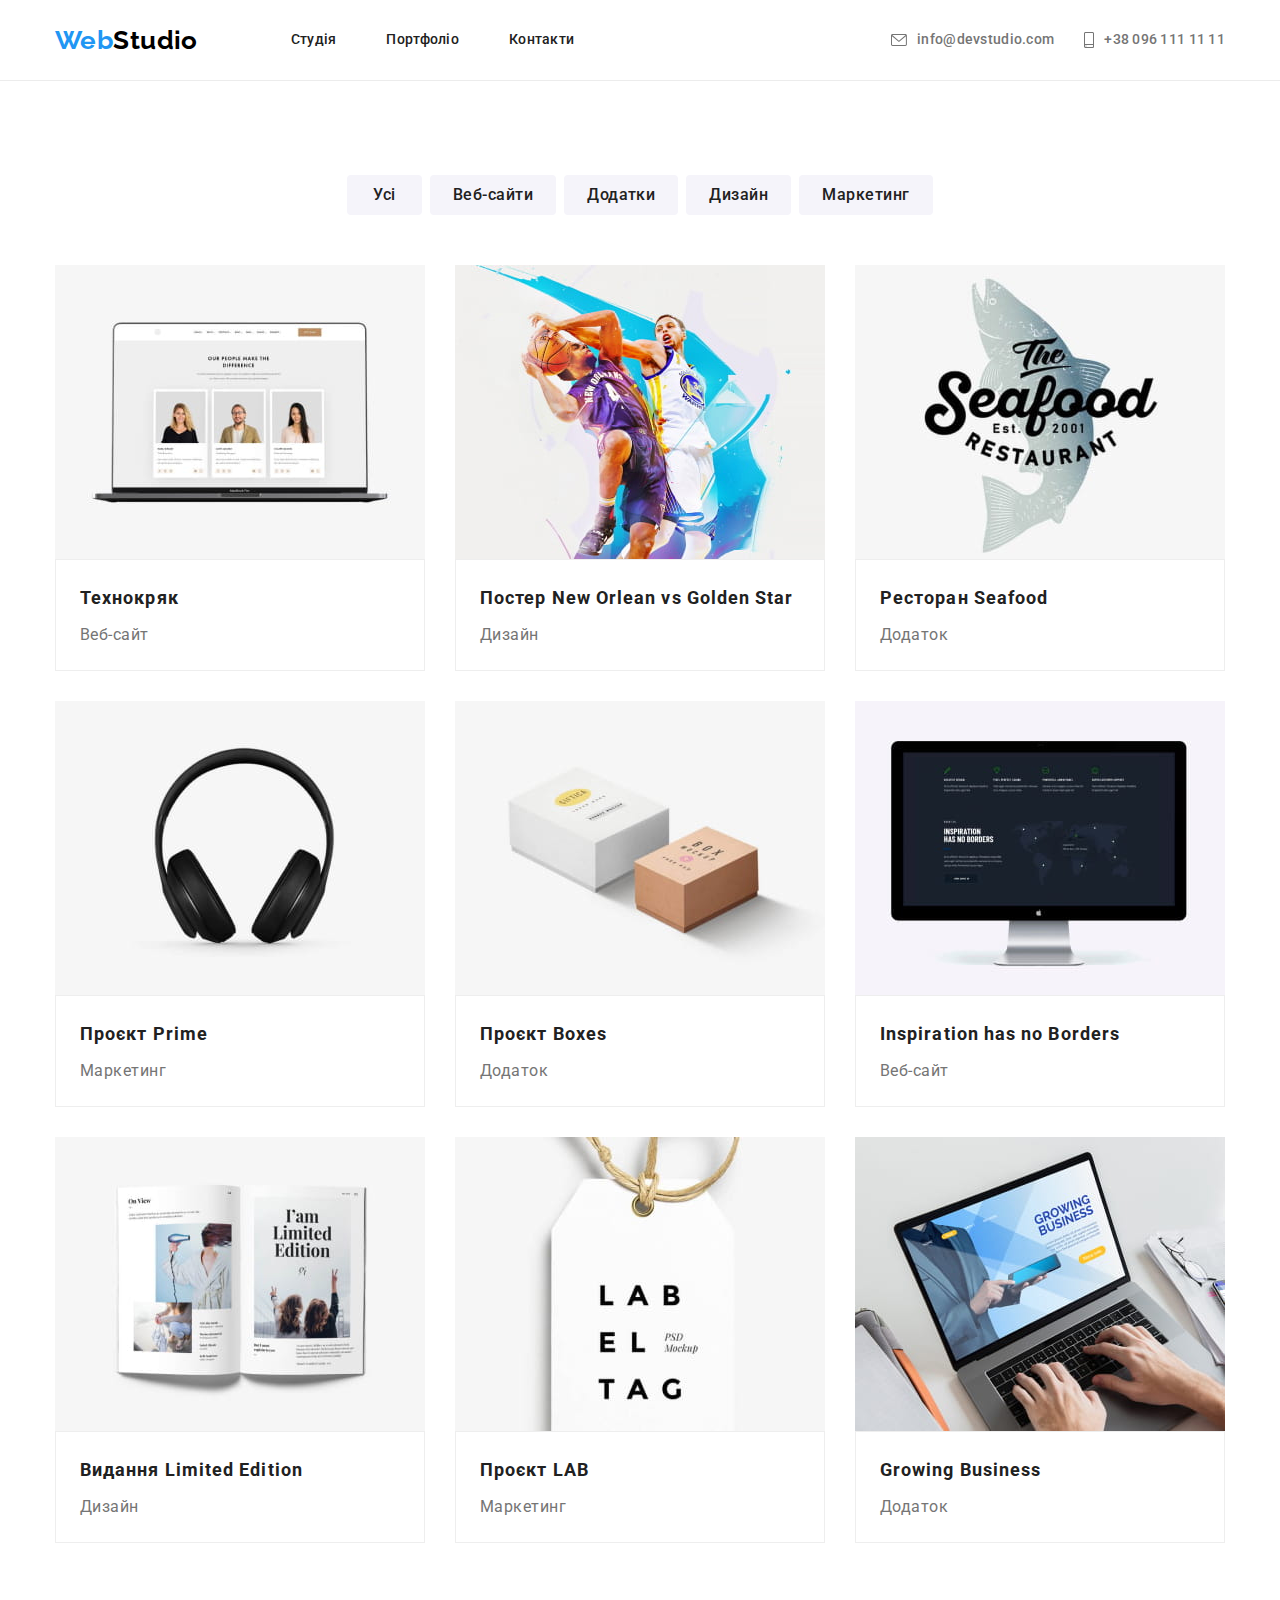
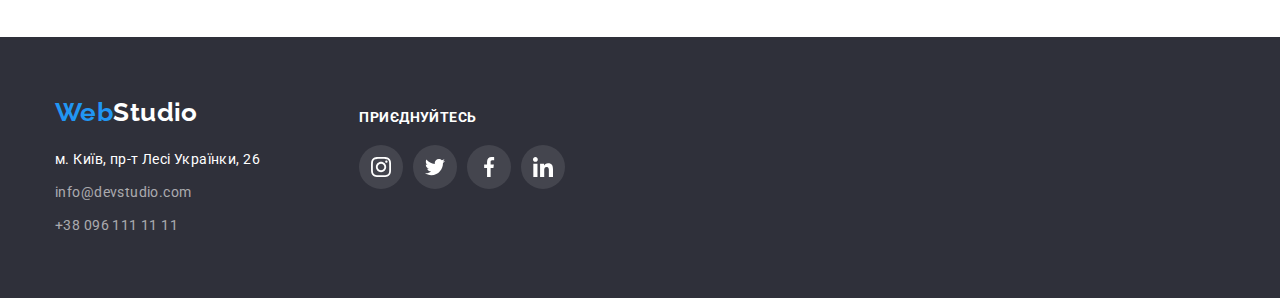
==== portfolio.html @ 7a12ebfa "initial" ====
<!DOCTYPE html>
<html lang="ru">
  <head>
    <meta charset="UTF-8" />
    <meta http-equiv="X-UA-Compatible" content="IE=edge" />
    <meta name="viewport" content="width=device-width, initial-scale=1.0" />
    <title>WebStudio</title>

    <link
      href="https://fonts.googleapis.com/css2?family=Raleway:wght@700&family=Roboto:wght@400;500;700;900&display=swap"
      rel="stylesheet"
    />
    <link
      rel="stylesheet"
      href="https://cdnjs.cloudflare.com/ajax/libs/modern-normalize/1.1.0/modern-normalize.min.css"
    />
    <link rel="stylesheet" href="./css/styles.css" />
  </head>
  <body>
    <header class="header">
      <div class="container head-menu">
        <nav class="menu">
          <a class="menu-logo" href=""><span>Web</span><span>Studio</span></a>

          <ul class="menu-list">
            <li class="menu-item">
              <a class="link" href="./index.html"> Студія </a>
            </li>
            <li class="menu-item">
              <a class="link" href="./portfolio.html"> Портфоліо </a>
            </li>
            <li class="menu-item">
              <a class="link" href="">Контакти</a>
            </li>
          </ul>
        </nav>

        <ul class="contacts-list">
          <li class="contacts-item">
            <a class="link" href="">
              <svg class="icon-envelope">
                <use href="./images/sprite.svg#icon-envelope"></use>
              </svg>
              info@devstudio.com
            </a>
          </li>

          <li class="contacts-item">
            <a class="link" href="">
              <svg class="icon-smartphone">
                <use href="./images/sprite.svg#icon-smartphone"></use>
              </svg>
              +38 096 111 11 11
            </a>
          </li>
        </ul>
      </div>
    </header>

    <main>
      <section class="portfolio section">
        <div class="container">
          <h1 class="portfolio-title">Зразки робіт</h1>

          <ul class="filter-list">
            <li class="filter-item">
              <button class="btn" type="button">Усі</button>
            </li>
            <li class="filter-item">
              <button class="btn" type="button">Веб-сайти</button>
            </li>
            <li class="filter-item">
              <button class="btn" type="button">Додатки</button>
            </li>
            <li class="filter-item">
              <button class="btn" type="button">Дизайн</button>
            </li>
            <li class="filter-item">
              <button class="btn" type="button">Маркетинг</button>
            </li>
          </ul>

          <ul class="project-list">
            <li class="project-item">
              <article class="card">
                <div class="card-thumb">
                  <img width="370" src="./images/proj-1.jpg" alt="проект-1" />
                </div>
                <div class="card-content">
                  <h2 class="title">Технокряк</h2>
                  <p class="text">Веб-сайт</p>
                </div>
              </article>
            </li>
            <li class="project-item">
              <article class="card">
                <div class="card-thumb">
                  <img width="370" src="./images/proj-2.jpg" alt="проект-2" />
                </div>
                <div class="card-content">
                  <h2 class="title">Постер New Orlean vs Golden Star</h2>
                  <p class="text">Дизайн</p>
                </div>
              </article>
            </li>
            <li class="project-item">
              <article class="card">
                <div class="card-thumb">
                  <img width="370" src="./images/proj-3.jpg" alt="проект-3" />
                </div>
                <div class="card-content">
                  <h2 class="title">Ресторан Seafood</h2>
                  <p class="text">Додаток</p>
                </div>
              </article>
            </li>
            <li class="project-item">
              <article class="card">
                <div class="card-thumb">
                  <img width="370" src="./images/proj-4.jpg" alt="проект-4" />
                </div>
                <div class="card-content">
                  <h2 class="title">Проєкт Prime</h2>
                  <p class="text">Маркетинг</p>
                </div>
              </article>
            </li>
            <li class="project-item">
              <article class="card">
                <div class="card-thumb">
                  <img width="370" src="./images/proj-5.jpg" alt="проект-5" />
                </div>
                <div class="card-content">
                  <h2 class="title">Проєкт Boxes</h2>
                  <p class="text">Додаток</p>
                </div>
              </article>
            </li>

            <li class="project-item">
              <article class="card">
                <div class="card-thumb">
                  <img width="370" src="./images/proj-6.jpg" alt="проект-6" />
                </div>
                <div class="card-content">
                  <h2 class="title">Inspiration has no Borders</h2>
                  <p class="text">Веб-сайт</p>
                </div>
              </article>
            </li>
            <li class="project-item">
              <article class="card">
                <div class="card-thumb">
                  <img width="370" src="./images/proj-7.jpg" alt="проект-7" />
                </div>
                <div class="card-content">
                  <h2 class="title">Видання Limited Edition</h2>
                  <p class="text">Дизайн</p>
                </div>
              </article>
            </li>
            <li class="project-item">
              <article class="card">
                <div class="card-thumb">
                  <img width="370" src="./images/proj-8.jpg" alt="проект-8" />
                </div>
                <div class="card-content">
                  <h2 class="title">Проєкт LAB</h2>
                  <p class="text">Маркетинг</p>
                </div>
              </article>
            </li>
            <li class="project-item">
              <article class="card">
                <div class="card-thumb">
                  <img width="370" src="./images/proj-9.jpg" alt="проект-9" />
                </div>
                <div class="card-content">
                  <h2 class="title">Growing Business</h2>
                  <p class="text">Додаток</p>
                </div>
              </article>
            </li>
          </ul>
        </div>
      </section>
    </main>

    <footer class="footer">
      <div class="container">
        <div class="footer-contacts">
          <a class="footer-logo" href=""><span>Web</span><span>Studio</span></a>
          <address class="address">м. Київ, пр-т Лесі Українки, 26</address>
          <ul class="contacts-list">
            <li class="contacts-item">
              <a class="link" href=""> info@devstudio.com </a>
            </li>
            <li class="contacts-item">
              <a class="link" href=""> +38 096 111 11 11 </a>
            </li>
          </ul>
        </div>
        <div class="footer-socials">
          <p>приєднуйтесь</p>
          <ul class="socials-list">
            <li class="socials-item">
              <a class="link" href="">
                <svg class="icon-instagram">
                  <use href="./images/sprite.svg#icon-instagram"></use>
                </svg>
              </a>
            </li>
            <li class="socials-item">
              <a class="link" href="">
                <svg class="icon-twitter">
                  <use href="./images/sprite.svg#icon-twitter"></use>
                </svg>
              </a>
            </li>
            <li class="socials-item">
              <a class="link" href="">
                <svg class="icon-facebook">
                  <use href="./images/sprite.svg#icon-facebook"></use>
                </svg>
              </a>
            </li>
            <li class="socials-item">
              <a class="link" href="">
                <svg class="icon-linkedin">
                  <use href="./images/sprite.svg#icon-linkedin"></use>
                </svg>
              </a>
            </li>
          </ul>
        </div>
      </div>
    </footer>
  </body>
</html>
---- css/styles.css ----
/* global styles */

:root{
   --black:#000000;
   --black-transparent:rgba(255, 255, 255, .1);
   --white:#ffffff;
   --white-transparent:rgba(255, 255, 255, .6);
   --white-slave:#F5F4FA;
   --graphite: #212121;
   --dark-gray:#2F303A;
   --gray:#757575;
   --gray-icon:#AFB1B8;
   --lighter-gray:#eeeeee;
   --light-gray:#ececec;
   --my-blue:#2196F3;
   --my-blue-dark:#188ce8;

   --card-set-gap:30px;
}

body {
   font-family: 'Roboto', 'Raleway', sans-serif;
   font-weight: 500;
   font-style: normal;
   font-size: 14px;
   letter-spacing: 0.03em;
   color: var(--gray);
}

p,ul,h1,h2,h3,h4,h5,h6 {
   margin: 0;
   padding: 0;
   list-style: none;
}

img{
   display: block;
   max-width: 100%;
}

.container{
   max-width: 1200px;   
   margin: 0 auto;
   padding: 0 15px;
   /* outline: 2px solid tomato; */
}

.section{
   padding: 94px 0;
}
.section.no-padding{
   padding: 0 0;
}

.btn{
   cursor: pointer;
}

.btn:hover,
.btn:focus{
   color: var(--white);
   background-color: var(--my-blue);
}

.link{
   color: inherit;
   text-decoration: none;
}

.link:hover,
.link:focus{
   color: var(--my-blue);
}

/* header styles */
.header{
   border-bottom: 1px solid var(--light-gray);
}

.head-menu{
   display: flex;     
}

.menu{
   display: flex;
   align-items: center;
}

.menu-logo, .footer-logo{
   display: block;
   padding: 24px 0;
   margin-right: 93px;

   font-family: 'Raleway', sans-serif;
   font-weight: 700;
   font-size: 26px;
   line-height: 1.19;
   text-decoration: none;
}

.menu-logo > span,
.footer-logo > span{
   color: var(--my-blue);
}

.menu-logo > span + span,
.footer-logo > span + span{
   color: var(--black)
}

.menu-list {
   display: flex;
}

.menu-item:hover,
.menu-item:focus {
   color: var(--my-blue);
}

.menu-item:not(:last-child) {
   margin-right: 50px;
}

.menu-item > .link{
   display: block;
   padding: 32px 0;

   font-size: 14px;
   line-height: 1.14;
   letter-spacing: 0.02em;
   text-decoration: none;
   color: var(--graphite)
}

.menu-item > .link:hover,
.menu-item > .link:focus {
   color: var(--my-blue);
}

.contacts-list{
   display: flex;
   align-items: center;
   margin-left: auto;
}

.contacts-item + .contacts-item{
   margin-left: 30px;
}

.contacts-item > .link {
   display: inline-flex;
   align-items: center;
   padding: 32px 0;

   font-size: 14px;
   line-height: 1.14;
   letter-spacing: 0.02em;
   text-decoration: none;
}

.contacts-item > .link:hover,
.contacts-item > .link:focus {
   color: var(--my-blue);
   fill: var(--my-blue);
}

.icon-envelope{
   width: 16px;
   height: 12px;
   margin-right: 10px;
   fill: currentColor;
}

.icon-smartphone {
   width: 10px;
   height: 16px;
   margin-right: 10px;
   fill: currentColor;
}

/* section "hero" styles */
.hero{
   max-width: 1600px;
   min-height: 600px;
   margin: 0 auto;
   padding: 200px 0;
   background-color: var(--dark-gray);
   background-image: linear-gradient(to right, #9a847833,#1e130c66),
   url('../images/hero-background.jpg');
   background-repeat: no-repeat;
   background-size: cover;
   background-position: center;
   
   text-align: center;   
}

.hero-title{
   margin-bottom: 30px;
   font-weight: 900;
   font-size: 44px;
   line-height: 1.36;
   letter-spacing: 0.06em;
   text-transform: uppercase;
   color: var(--white);
}

.hero .btn{
   padding: 11px 32px;
   border-radius: 4px;
   border: 0;
   color: var(--white);
   background-color: var(--my-blue);

   font-weight: 700;
   font-size: 16px;
   line-height: 1.88;
   text-align: center;
   letter-spacing: 0.06em;
}

.hero .btn:active{
   background-color: var(--my-blue-dark);
}

/* section "features" styles */
.features-list{
   display: flex;
   justify-content: space-between;
}
.features-item{
   display: block;
   flex-basis: 270px;
}

.icon-holder{
   display:flex;
   height: 120px;
   justify-content: center;
   align-items: center;
   margin-bottom: 30px;
   background-color: var(--white-slave);
   border-radius: 4px;
}

.features-item > .title{
   margin-bottom: 10px;
   font-size: 14px;
   line-height: 1.14;
   letter-spacing: 0.03em;
   text-transform: uppercase;   
   color:var(--graphite);
}

.features-item > .text{
   font-weight: 400;
   line-height: 1.71;
}

/* section "specialization" styles */
.specialization.section{
   padding-top: 0;
}

.specialization .title{
   margin-bottom: 50px;
   font-size: 36px;
   line-height: 1.17;
   text-align: center;
   letter-spacing: 0.03em;   
   color:var(--graphite);
}

.specialization-list{
   display: flex;
   justify-content: space-between;
}

.specialization-item{
   display: inline-block;
}

/* section "team" styles */
.team{
   background-color: var(--white-slave);
}

.team-title {
   margin-bottom: 50px;
   font-size: 36px;
   line-height: 1.17;
   text-align: center;
   letter-spacing: 0.03em;
   color: var(--graphite);
}

.team-list{
   display: flex;
   justify-content: space-between;
}

.team-item > .card {
   box-shadow: 0px 1px 3px rgba(0, 0, 0, 0.12), 0px 1px 1px rgba(0, 0, 0, 0.14), 0px 2px 1px rgba(0, 0, 0, 0.2);
   border-radius: 0px 0px 4px 4px;
}

.team-item .card-content{
   padding: 30px 0;
   background-color: var(--white);
}

.team-item .name{
   margin-bottom: 10px;

   font-size: 16px;
   line-height: 1.19;
   letter-spacing: 0.03em;   
   text-align: center;
   color:var(--graphite);
}

.team-item .position{
   margin-bottom: 16px;
   font-weight: 400;
   font-size: 16px;
   line-height: 1.19;
   letter-spacing: 0.03em;
   text-align: center;
}

.team .socials-list{
   display: flex;
   justify-content: center;
}

.team .socials-item .link {
   fill: var(--gray-icon);
}

.team .socials-item:hover .link,
.team .socials-item .link:focus{
   background-color: var(--my-blue);
   fill:var(--white);
}

/* section "clients" styles */
.clients-title{
   margin-bottom: 50px;
   color: var(--graphite);
   font-size: 36px;
   line-height: 1.17;
   text-align: center;
   letter-spacing: 0.03em;      
}

.clients-list{
   display: flex;
   justify-content: space-between;
}

.clients-item .link{
   display: flex;
   width: 170px;
   height: 92px;
   border: 1px solid var(--gray-icon);
   border-radius: 4px;
   fill: var(--gray-icon);
}

.clients-item:hover .link,
.clients-item .link:focus {
   border-color: var(--my-blue);
   fill: var(--my-blue);
}

.icon-logo{
   display: block;
   width: 106px;
   height: 60px;
   margin: auto;
   fill: inherit;
}

/* footer styles */
.footer{
   padding: 60px 0;
   background-color: var(--dark-gray);
}

.footer-contacts{
   display: inline-block;
   margin-right: 70px;  
}

.footer-logo{
   display:inline-block;
   margin-right: 0;
   margin-bottom: 20px;
   padding: 0;
}

.footer-logo span + span{
color: #ffffff;
}

.address{
   display: block;
   width: 231px;
   margin-bottom: 9px;

   font-weight: 400;
   line-height: 1.71;
   font-style: normal;  
   color:var(--white);
}

.footer .contacts-list{
   display: flex;
   flex-direction: column;   
}

.footer .contacts-item{
   display: block;
   margin-left: 0;
   margin-right: auto;
   margin-bottom: 9px;
}

.footer .contacts-item:last-child {
   margin-bottom: 0;
}

.footer .contacts-item > .link {
   padding: 0;

   color: var(--white-transparent);
   font-weight: 400;
   font-size: 14px;
   line-height: 1.71;
   letter-spacing: 0.03em;
}

.footer-socials{
   display: inline-block;
   vertical-align: top;
   margin-top: 12px;
}

.footer-socials *{
   color: var(--white);
   fill: var(--white);
}

.footer-socials > p{
   margin-bottom: 20px;
   font-weight: 700;
   letter-spacing: 0.03em;
   text-transform: uppercase;
}

.socials-list{
   display: flex;
}

.socials-item:not(:last-child){
   margin-right: 10px;
}

.socials-item .link{
   display: flex;
   width: 44px;
   height: 44px;
   border-radius: 50%;
   background-color: var(--black-transparent);
}

.socials-item:hover .link,
.socials-item .link:focus {
   background-color: var(--my-blue);
}

.icon-instagram, .icon-twitter, .icon-facebook, .icon-linkedin{
   display: block;
   width: 20px;
   height: 20px;
   margin: auto; 
}


/* section "portfolio" styles */
.filter-list{
   display: flex;
   justify-content: center;
   margin-bottom: 50px;
}

.filter-item{
   display: block;
}

.filter-item:not(:last-child){
   margin-right: 8px;
}

.filter-item > .btn{
   border: 1px solid transparent;
   border-radius: 4px;
   padding: 6px 22px;

   font-family: 'Roboto';
   font-weight: 500;
   font-size: 16px;
   line-height: 1.62;
   letter-spacing: 0.03em;   
   color:var(--graphite);
   background-color: var(--white-slave);
}

.filter-item:first-child > .btn {
   padding: 6px 25px;
}

.filter-item > .btn:hover,
.filter-item > .btn:focus{
   color: var(--white);
   background-color: var(--my-blue);
   box-shadow: 0px 3px 1px rgba(0, 0, 0, 0.1), 0px 1px 2px rgba(0, 0, 0, 0.08), 0px 2px 2px rgba(0, 0, 0, 0.12);
}

.portfolio-title{
   position: absolute;
   width: 1px;
   height: 1px;
   margin: -1px;
   border: 0;
   padding: 0;
   white-space: nowrap;
   clip-path: inset(100%);
   clip: rect(0 0 0 0);
   overflow: hidden;
}

.project-list{
   display: flex;
   flex-wrap: wrap;
   margin-top: calc(-1 * var(--card-set-gap) );
   margin-left: calc(-1 * var(--card-set-gap));
}

.project-item{
   display: block;
   flex-basis: calc(100% /3 - var(--card-set-gap));
   margin-left: var(--card-set-gap);
   margin-top: var(--card-set-gap);
}

.project-item:hover{
   box-shadow: 0px 1px 1px rgba(0, 0, 0, 0.12), 0px 4px 4px rgba(0, 0, 0, 0.06), 1px 4px 6px rgba(0, 0, 0, 0.16);
}

.project-item .card-content{
   padding: 20px 24px;
   border: 1px solid var(--lighter-gray);
}

.project-item .title{
   margin-bottom: 4px;

   font-size: 18px;
   line-height: 2;   
   letter-spacing: 0.06em;   
   color:var(--graphite);
}

.project-item .text{
   font-weight: 400;
   font-size: 16px;
   line-height: 1.88;
   letter-spacing: 0.03em;   
   color:var(--gray);
}
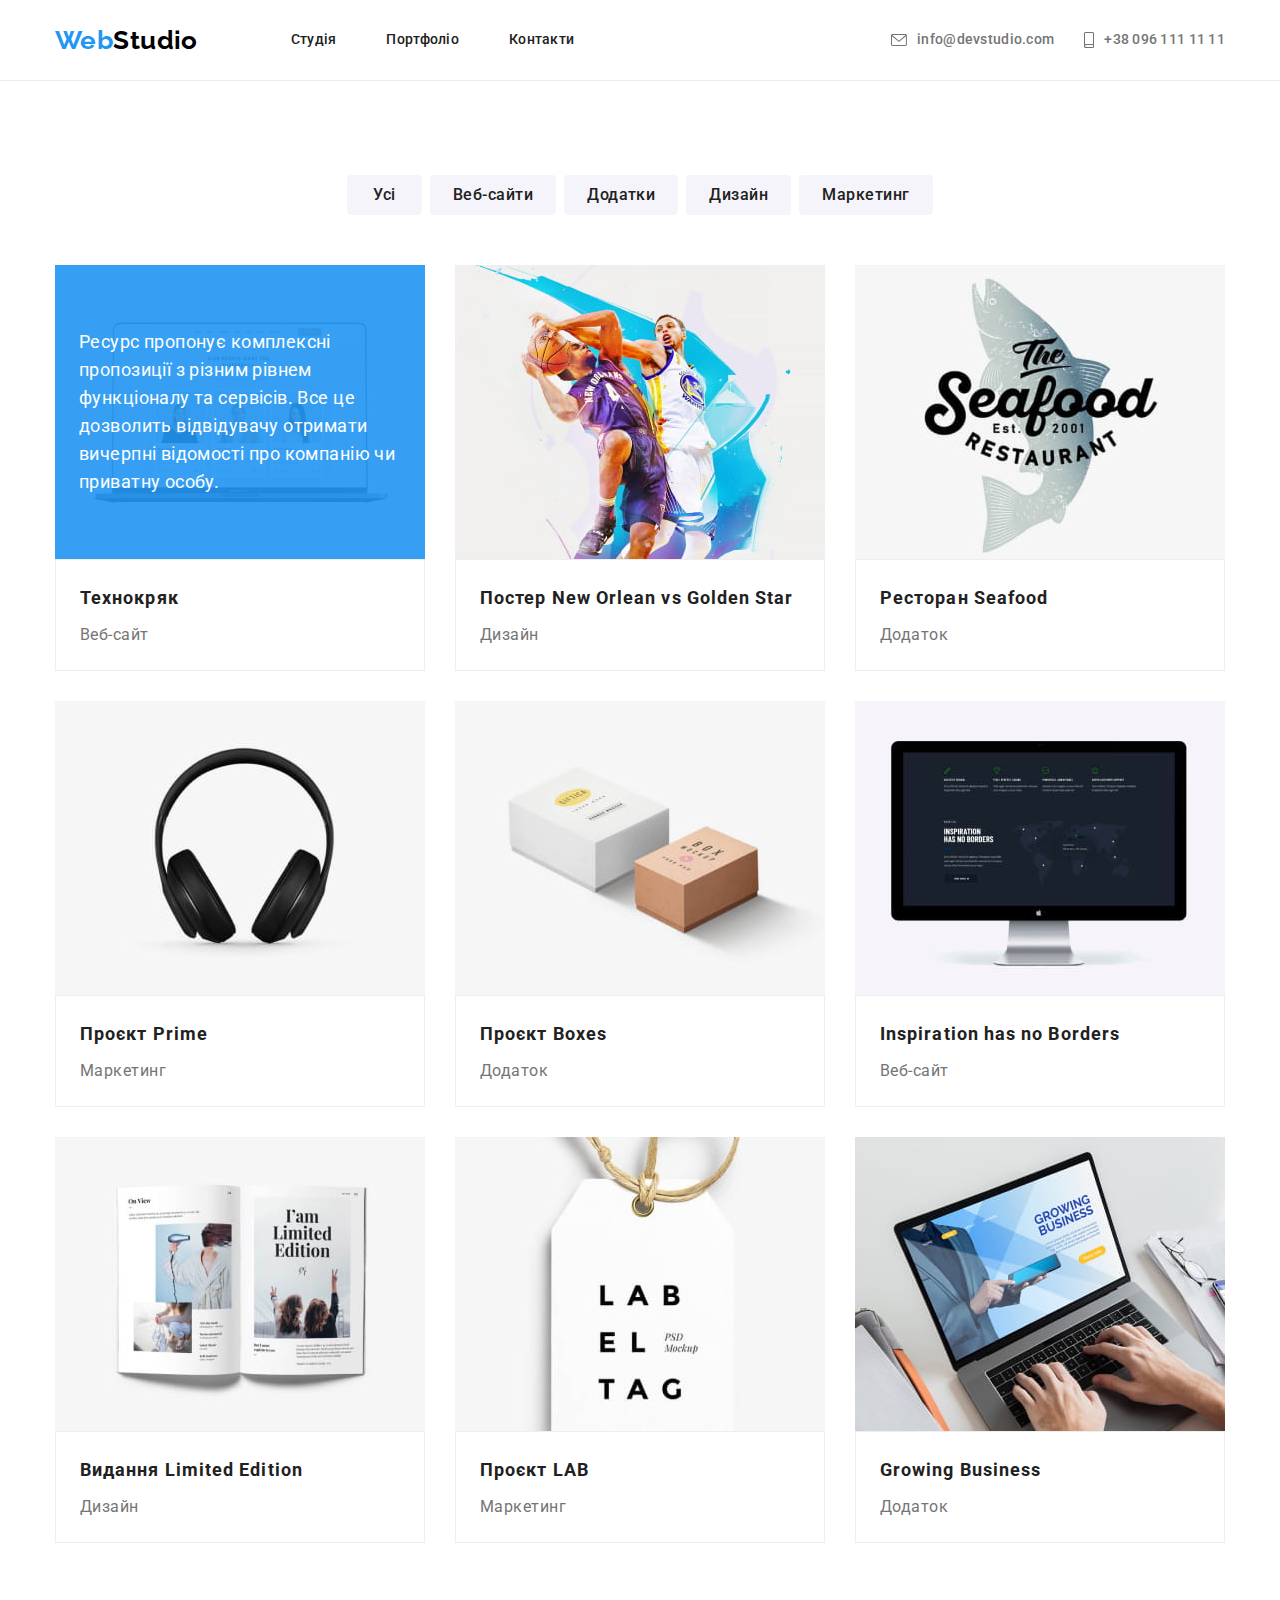
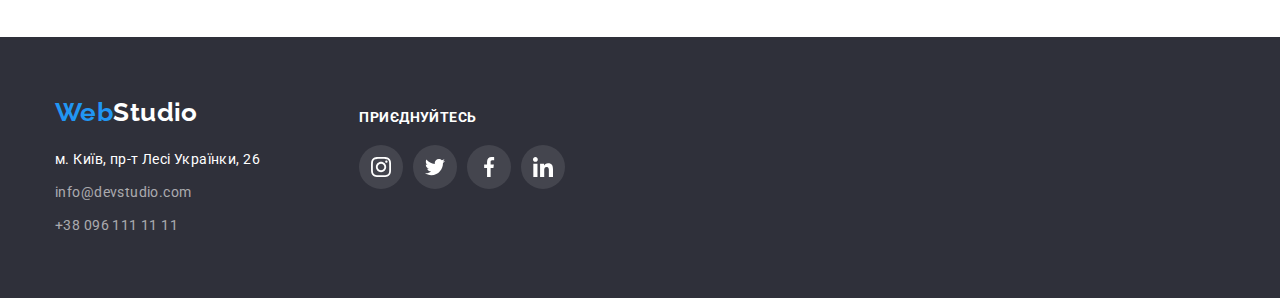
==== commit eaa8cdb7: "close-icon change color" ====
--- a/portfolio.html
+++ b/portfolio.html
@@ -85,6 +85,13 @@
               <article class="card">
                 <div class="card-thumb">
                   <img width="370" src="./images/proj-1.jpg" alt="проект-1" />
+                  <div class="card-preview">
+                    <p>
+                      Ресурс пропонує комплексні пропозиції з різним рівнем функціоналу та сервісів.
+                      Все це дозволить відвідувачу отримати вичерпні відомості про компанію чи
+                      приватну особу.
+                    </p>
+                  </div>
                 </div>
                 <div class="card-content">
                   <h2 class="title">Технокряк</h2>
--- a/css/styles.css
+++ b/css/styles.css
@@ -3,6 +3,7 @@
 :root{
    --black:#000000;
    --black-transparent:rgba(255, 255, 255, .1);
+   --gray-transparent:rgba(47, 48, 58, 0.8);
    --white:#ffffff;
    --white-transparent:rgba(255, 255, 255, .6);
    --white-slave:#F5F4FA;
@@ -14,6 +15,7 @@
    --light-gray:#ececec;
    --my-blue:#2196F3;
    --my-blue-dark:#188ce8;
+   --my-blue-transparent:rgba(33, 150, 243, 0.9);
 
    --card-set-gap:30px;
 }
@@ -222,6 +224,61 @@
    background-color: var(--my-blue-dark);
 }
 
+.backdrop{
+   position: fixed;
+   z-index: 9;
+   top: 0;
+   left: 0;
+   width: 100%;
+   height: 100%;
+   background-color: #aaab;
+}
+
+.backdrop.is-hidden{
+   opacity: 0;
+   pointer-events: none;
+}
+
+.modal{
+   position: absolute;
+   top: 50%;
+   left: 50%;
+   transform: translate(-50%, -50%);
+
+   min-width: 528px;
+   min-height: 581px;
+   padding: 8px;
+
+   background-color: var(--white);
+}
+
+.close-icon {
+   color: var(--black);
+   width: 30px;
+   height: 30px;
+   border: 1px solid rgba(0, 0, 0, 0.1);
+}
+
+.close-icon:hover{
+   color: var(--white);
+   background-color: var(--my-blue);
+}
+
+.modal > button{
+   position: absolute;
+   top: 8px;
+   right: 8px;
+
+   width: 30px;
+   height: 30px;
+   border-radius: 50%;
+   overflow: hidden;
+   border:none;
+
+   padding: 0;
+   cursor: pointer;
+}
+
 /* section "features" styles */
 .features-list{
    display: flex;
@@ -277,6 +334,29 @@
 
 .specialization-item{
    display: inline-block;
+}
+
+.specialization-thumb{
+   position: relative;
+   z-index: 0;
+}
+
+.specialization-overlay{
+   position: absolute;
+   bottom: 0;
+   width: 100%;
+   height: 70px;
+   z-index: 1;
+
+   display: flex;
+   justify-content: center;
+   align-items: center;
+   
+   color: var(--white);
+   background-color:var(--gray-transparent);
+   font-weight: 700;
+   letter-spacing: 0.03em;
+   text-transform: uppercase;   
 }
 
 /* section "team" styles */
@@ -557,6 +637,26 @@
    box-shadow: 0px 1px 1px rgba(0, 0, 0, 0.12), 0px 4px 4px rgba(0, 0, 0, 0.06), 1px 4px 6px rgba(0, 0, 0, 0.16);
 }
 
+.card-thumb{
+   position: relative;
+}
+
+.card-preview{
+   position: absolute;
+   top: 0;
+   left: 0;
+   width: 100%;
+   height: 100%;
+   padding: 63px 24px;
+
+   background-color: var(--my-blue-transparent);
+
+   font-weight: 400;
+   font-size: 18px;
+   line-height: 1.56;   
+   color: var(--white);
+}
+
 .project-item .card-content{
    padding: 20px 24px;
    border: 1px solid var(--lighter-gray);
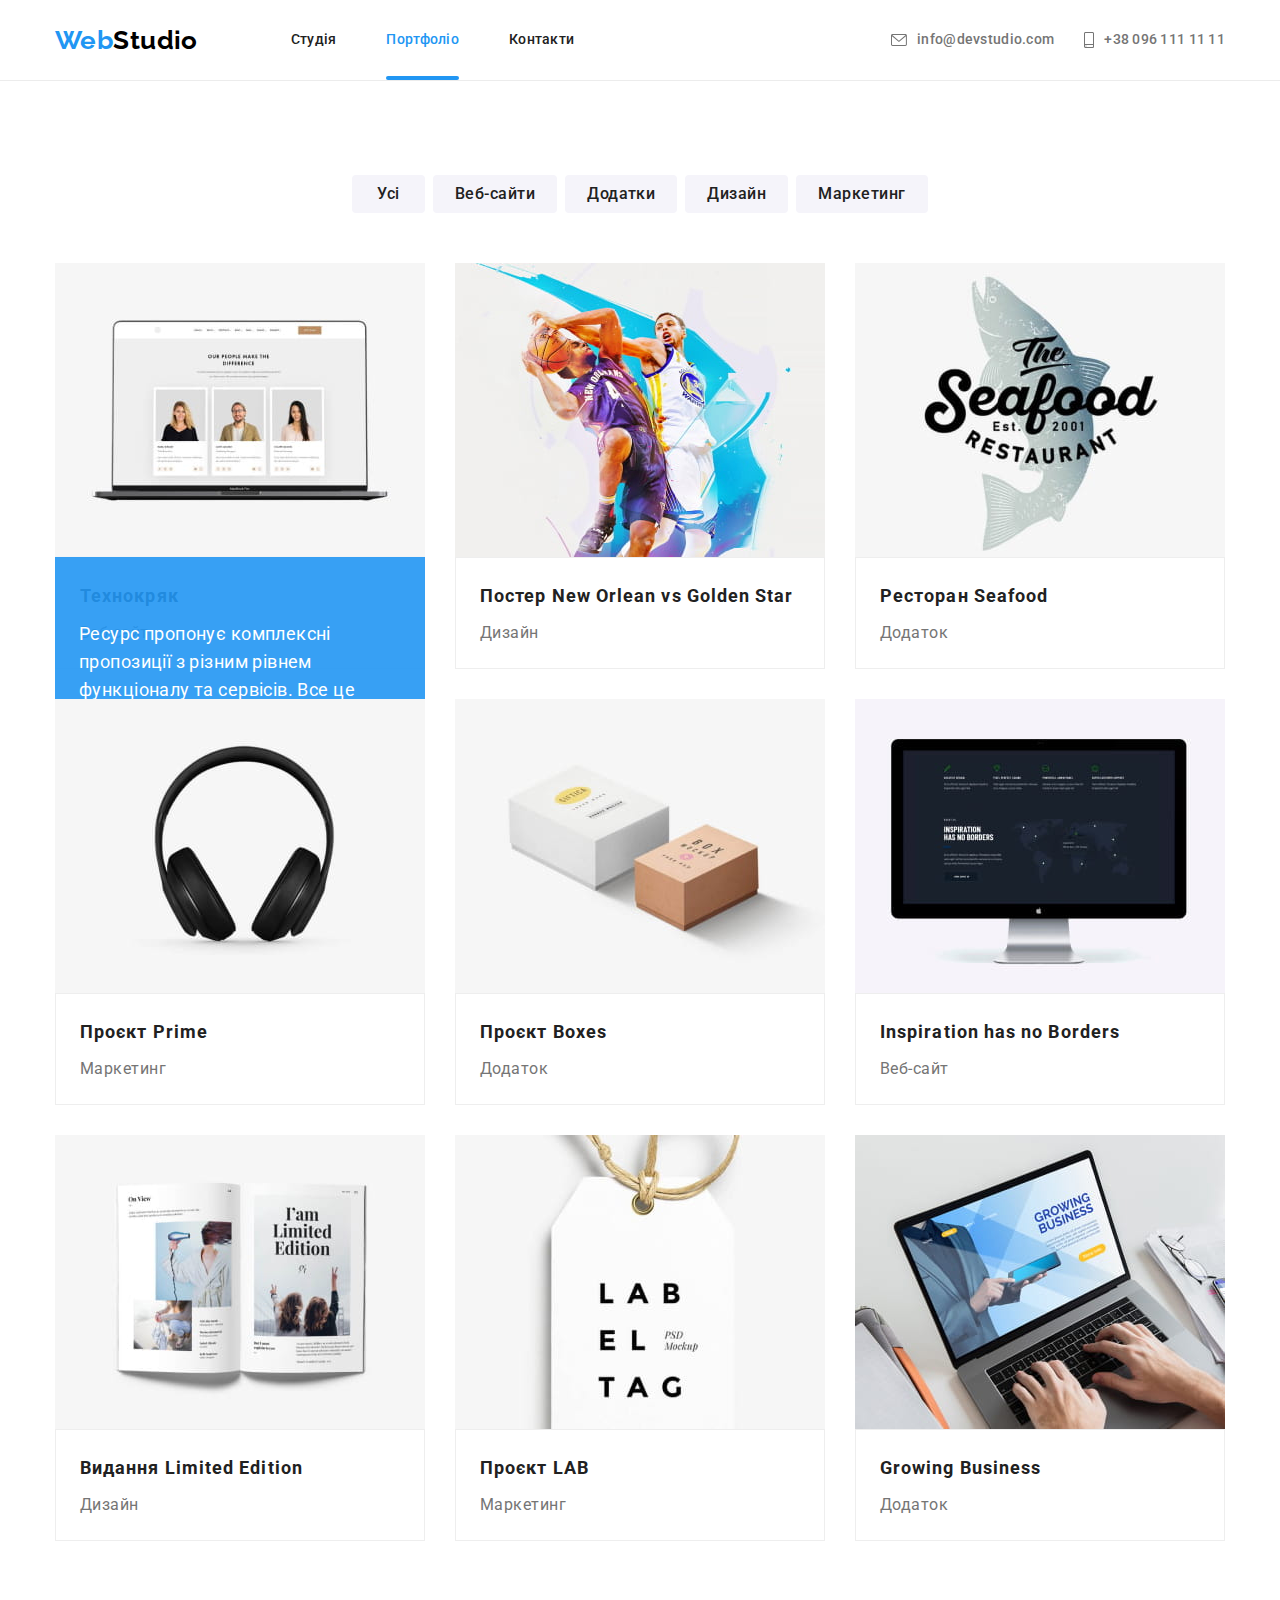
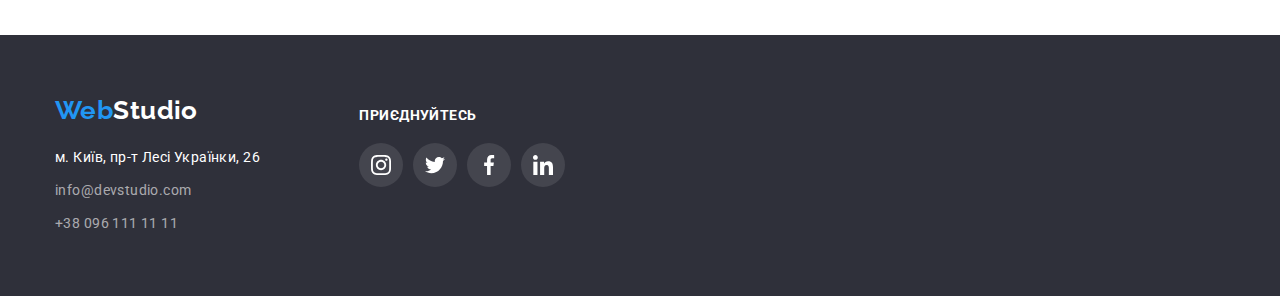
==== commit 91ab17fa: "added underline" ====
--- a/portfolio.html
+++ b/portfolio.html
@@ -27,7 +27,7 @@
               <a class="link" href="./index.html"> Студія </a>
             </li>
             <li class="menu-item">
-              <a class="link" href="./portfolio.html"> Портфоліо </a>
+              <a class="link underline" href="./portfolio.html"> Портфоліо </a>
             </li>
             <li class="menu-item">
               <a class="link" href="">Контакти</a>
--- a/css/styles.css
+++ b/css/styles.css
@@ -124,6 +124,8 @@
 }
 
 .menu-item > .link{
+   position: relative;
+
    display: block;
    padding: 32px 0;
 
@@ -131,12 +133,46 @@
    line-height: 1.14;
    letter-spacing: 0.02em;
    text-decoration: none;
-   color: var(--graphite)
+   color: var(--graphite);
+   
+   transition-property: color;
+   transition-duration: 250ms;
+   transition-timing-function: cubic-bezier(0.4, 0, 0.2, 1);
 }
 
 .menu-item > .link:hover,
 .menu-item > .link:focus {
    color: var(--my-blue);
+}
+
+.menu-item>.link::after{
+   position: absolute;
+   bottom: 0;
+   
+   content: '';
+   display: block;
+   width: 100%;
+   height: 4px;
+   background-color: var(--my-blue);
+   border-radius: 2px;
+   opacity: 0;
+
+   transition-property: opacity;
+   transition-duration: 250ms;
+   transition-timing-function: cubic-bezier(0.4, 0, 0.2, 1);
+}
+
+.menu-item>.link:hover::after,
+.menu-item>.link:focus::after {
+   opacity: 100%;   
+}
+
+.menu-item > .link.underline{
+   color: var(--my-blue);
+}
+
+.menu-item > .link.underline::after {
+   opacity: 100%;
 }
 
 .contacts-list{
@@ -164,6 +200,10 @@
 .contacts-item > .link:focus {
    color: var(--my-blue);
    fill: var(--my-blue);
+
+   transition-property: color;
+   transition-duration: 250ms;
+   transition-timing-function: cubic-bezier(0.4, 0, 0.2, 1);
 }
 
 .icon-envelope{
@@ -237,6 +277,7 @@
 .backdrop.is-hidden{
    opacity: 0;
    pointer-events: none;
+   visibility: hidden;
 }
 
 .modal{
@@ -250,18 +291,6 @@
    padding: 8px;
 
    background-color: var(--white);
-}
-
-.close-icon {
-   color: var(--black);
-   width: 30px;
-   height: 30px;
-   border: 1px solid rgba(0, 0, 0, 0.1);
-}
-
-.close-icon:hover{
-   color: var(--white);
-   background-color: var(--my-blue);
 }
 
 .modal > button{
@@ -414,6 +443,10 @@
 
 .team .socials-item .link {
    fill: var(--gray-icon);
+
+   transition-property: fill background-color;
+   transition-duration: 250ms;
+   transition-timing-function: cubic-bezier(0.4, 0, 0.2, 1);
 }
 
 .team .socials-item:hover .link,
@@ -441,9 +474,14 @@
    display: flex;
    width: 170px;
    height: 92px;
-   border: 1px solid var(--gray-icon);
+   border: 1px solid;
+   border-color: var(--gray-icon);
    border-radius: 4px;
    fill: var(--gray-icon);
+
+   transition-property: border-color fill;
+   transition-duration: 250ms;
+   transition-timing-function: cubic-bezier(0.4, 0, 0.2, 1);
 }
 
 .clients-item:hover .link,
@@ -551,6 +589,10 @@
    height: 44px;
    border-radius: 50%;
    background-color: var(--black-transparent);
+
+   transition-property: background-color;
+   transition-duration: 250ms;
+   transition-timing-function: cubic-bezier(0.4, 0, 0.2, 1);
 }
 
 .socials-item:hover .link,
@@ -582,7 +624,7 @@
 }
 
 .filter-item > .btn{
-   border: 1px solid transparent;
+   border: transparent;
    border-radius: 4px;
    padding: 6px 22px;
 
@@ -593,6 +635,10 @@
    letter-spacing: 0.03em;   
    color:var(--graphite);
    background-color: var(--white-slave);
+
+   transition-property: background-color color box-shadow;
+   transition-duration: 250ms;
+   transition-timing-function: cubic-bezier(0.4, 0, 0.2, 1);
 }
 
 .filter-item:first-child > .btn {
@@ -631,10 +677,16 @@
    flex-basis: calc(100% /3 - var(--card-set-gap));
    margin-left: var(--card-set-gap);
    margin-top: var(--card-set-gap);
+
+   transition-property: box-shadow;
+   transition-duration: 250ms;
+   transition-timing-function: cubic-bezier(0.4, 0, 0.2, 1);
 }
 
 .project-item:hover{
    box-shadow: 0px 1px 1px rgba(0, 0, 0, 0.12), 0px 4px 4px rgba(0, 0, 0, 0.06), 1px 4px 6px rgba(0, 0, 0, 0.16);
+
+   
 }
 
 .card-thumb{
@@ -655,6 +707,8 @@
    font-size: 18px;
    line-height: 1.56;   
    color: var(--white);
+
+   transform: translateY(100%);
 }
 
 .project-item .card-content{
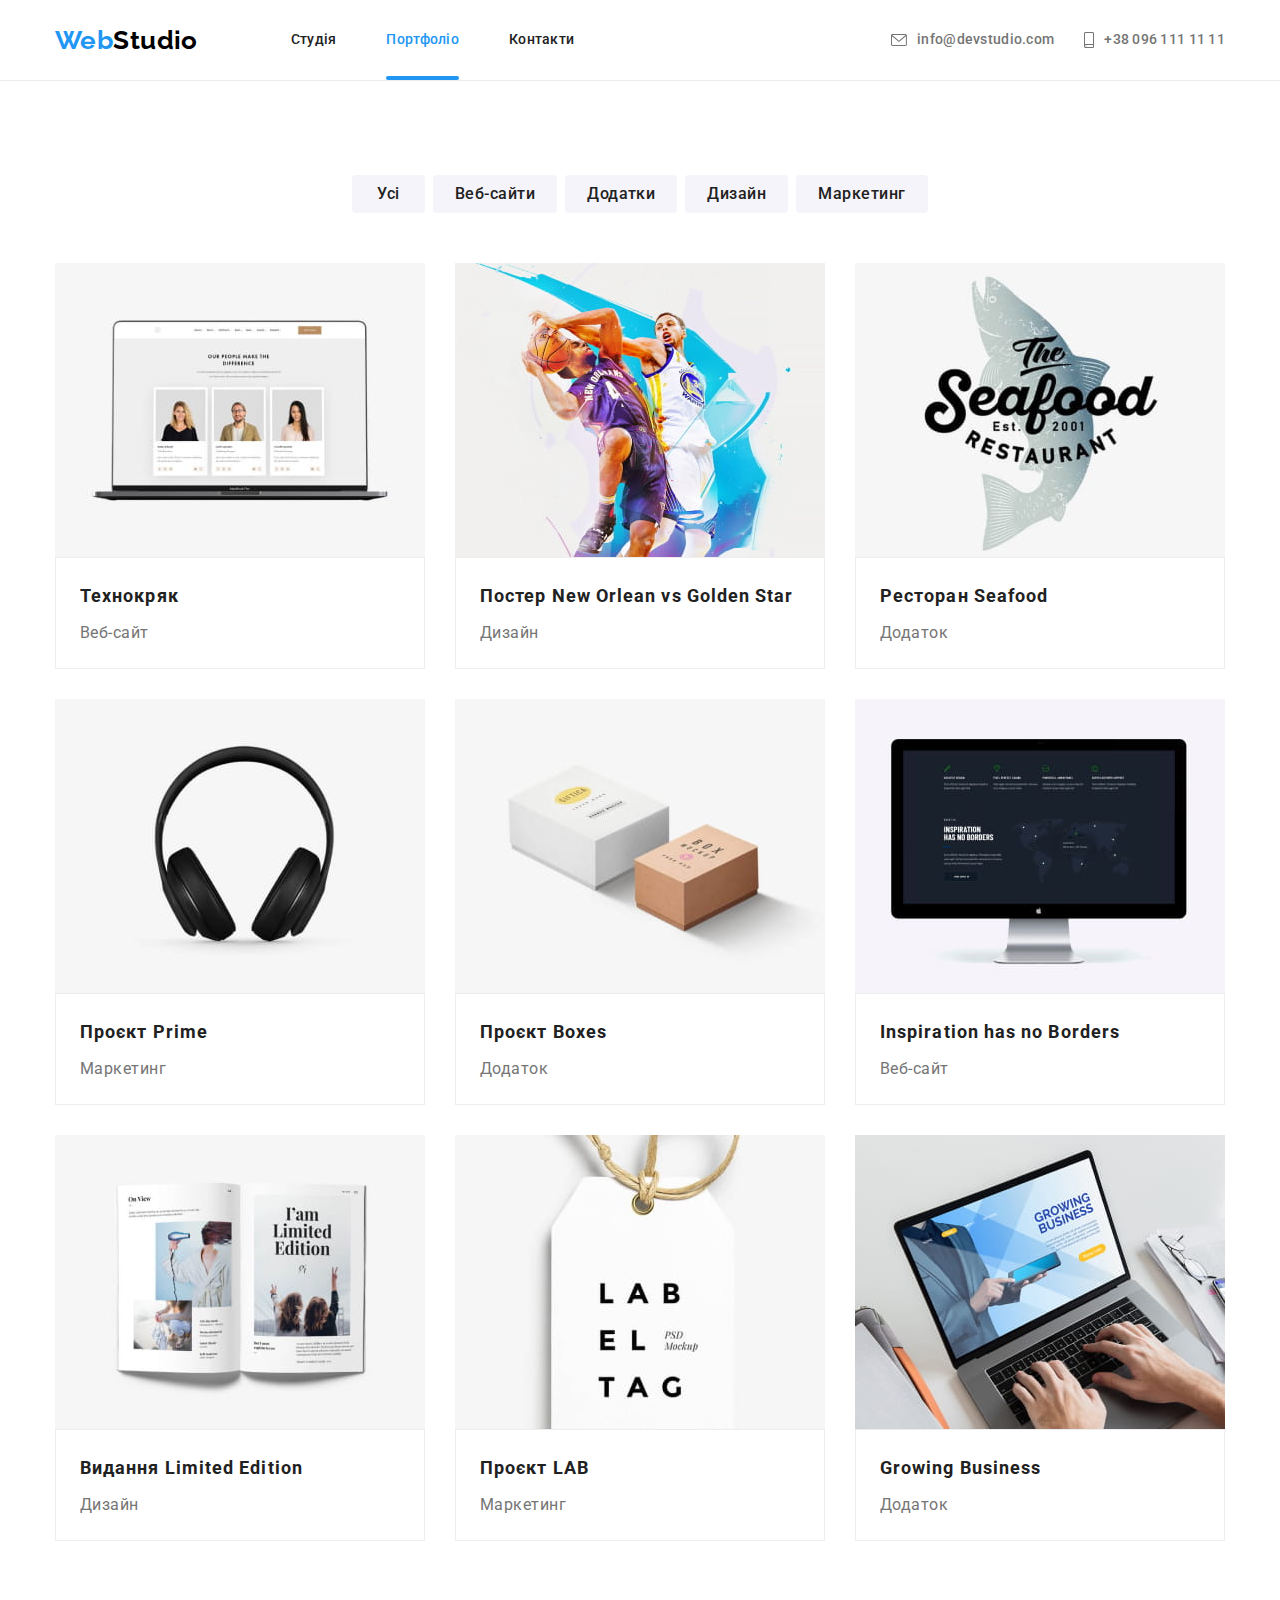
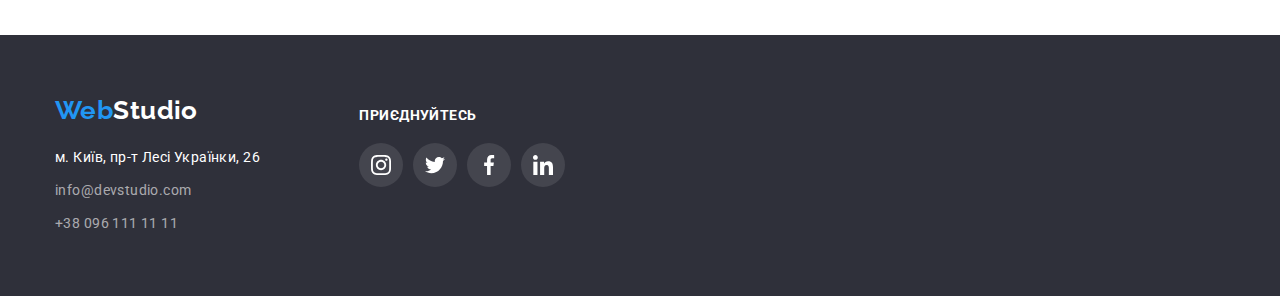
==== commit d48fbed5: "done homework" ====
--- a/portfolio.html
+++ b/portfolio.html
@@ -103,6 +103,13 @@
               <article class="card">
                 <div class="card-thumb">
                   <img width="370" src="./images/proj-2.jpg" alt="проект-2" />
+                  <div class="card-preview">
+                    <p>
+                      Ресурс пропонує комплексні пропозиції з різним рівнем функціоналу та сервісів.
+                      Все це дозволить відвідувачу отримати вичерпні відомості про компанію чи
+                      приватну особу.
+                    </p>
+                  </div>
                 </div>
                 <div class="card-content">
                   <h2 class="title">Постер New Orlean vs Golden Star</h2>
@@ -114,6 +121,13 @@
               <article class="card">
                 <div class="card-thumb">
                   <img width="370" src="./images/proj-3.jpg" alt="проект-3" />
+                  <div class="card-preview">
+                    <p>
+                      Ресурс пропонує комплексні пропозиції з різним рівнем функціоналу та сервісів.
+                      Все це дозволить відвідувачу отримати вичерпні відомості про компанію чи
+                      приватну особу.
+                    </p>
+                  </div>
                 </div>
                 <div class="card-content">
                   <h2 class="title">Ресторан Seafood</h2>
@@ -125,6 +139,13 @@
               <article class="card">
                 <div class="card-thumb">
                   <img width="370" src="./images/proj-4.jpg" alt="проект-4" />
+                  <div class="card-preview">
+                    <p>
+                      Ресурс пропонує комплексні пропозиції з різним рівнем функціоналу та сервісів.
+                      Все це дозволить відвідувачу отримати вичерпні відомості про компанію чи
+                      приватну особу.
+                    </p>
+                  </div>
                 </div>
                 <div class="card-content">
                   <h2 class="title">Проєкт Prime</h2>
@@ -136,6 +157,13 @@
               <article class="card">
                 <div class="card-thumb">
                   <img width="370" src="./images/proj-5.jpg" alt="проект-5" />
+                  <div class="card-preview">
+                    <p>
+                      Ресурс пропонує комплексні пропозиції з різним рівнем функціоналу та сервісів.
+                      Все це дозволить відвідувачу отримати вичерпні відомості про компанію чи
+                      приватну особу.
+                    </p>
+                  </div>
                 </div>
                 <div class="card-content">
                   <h2 class="title">Проєкт Boxes</h2>
@@ -148,6 +176,13 @@
               <article class="card">
                 <div class="card-thumb">
                   <img width="370" src="./images/proj-6.jpg" alt="проект-6" />
+                  <div class="card-preview">
+                    <p>
+                      Ресурс пропонує комплексні пропозиції з різним рівнем функціоналу та сервісів.
+                      Все це дозволить відвідувачу отримати вичерпні відомості про компанію чи
+                      приватну особу.
+                    </p>
+                  </div>
                 </div>
                 <div class="card-content">
                   <h2 class="title">Inspiration has no Borders</h2>
@@ -159,6 +194,13 @@
               <article class="card">
                 <div class="card-thumb">
                   <img width="370" src="./images/proj-7.jpg" alt="проект-7" />
+                  <div class="card-preview">
+                    <p>
+                      Ресурс пропонує комплексні пропозиції з різним рівнем функціоналу та сервісів.
+                      Все це дозволить відвідувачу отримати вичерпні відомості про компанію чи
+                      приватну особу.
+                    </p>
+                  </div>
                 </div>
                 <div class="card-content">
                   <h2 class="title">Видання Limited Edition</h2>
@@ -170,6 +212,13 @@
               <article class="card">
                 <div class="card-thumb">
                   <img width="370" src="./images/proj-8.jpg" alt="проект-8" />
+                  <div class="card-preview">
+                    <p>
+                      Ресурс пропонує комплексні пропозиції з різним рівнем функціоналу та сервісів.
+                      Все це дозволить відвідувачу отримати вичерпні відомості про компанію чи
+                      приватну особу.
+                    </p>
+                  </div>
                 </div>
                 <div class="card-content">
                   <h2 class="title">Проєкт LAB</h2>
@@ -181,6 +230,13 @@
               <article class="card">
                 <div class="card-thumb">
                   <img width="370" src="./images/proj-9.jpg" alt="проект-9" />
+                  <div class="card-preview">
+                    <p>
+                      Ресурс пропонує комплексні пропозиції з різним рівнем функціоналу та сервісів.
+                      Все це дозволить відвідувачу отримати вичерпні відомості про компанію чи
+                      приватну особу.
+                    </p>
+                  </div>
                 </div>
                 <div class="card-content">
                   <h2 class="title">Growing Business</h2>
--- a/css/styles.css
+++ b/css/styles.css
@@ -272,12 +272,20 @@
    width: 100%;
    height: 100%;
    background-color: #aaab;
+
+   transform: scale(1);
+   opacity: 1;
+
+   transition-property: transform opacity;
+   transition-duration: 250ms;
+   transition-timing-function: cubic-bezier(0.4, 0, 0.2, 1);
 }
 
 .backdrop.is-hidden{
    opacity: 0;
    pointer-events: none;
    visibility: hidden;
+   transform: scale(.66);
 }
 
 .modal{
@@ -689,8 +697,13 @@
    
 }
 
+.card:hover .card-preview{
+   transform: translateY(0);
+}
+
 .card-thumb{
    position: relative;
+   overflow: hidden;
 }
 
 .card-preview{
@@ -699,9 +712,9 @@
    left: 0;
    width: 100%;
    height: 100%;
+
    padding: 63px 24px;
-
-   background-color: var(--my-blue-transparent);
+   background-color: var(--my-blue-transparent);   
 
    font-weight: 400;
    font-size: 18px;
@@ -709,6 +722,10 @@
    color: var(--white);
 
    transform: translateY(100%);
+
+   transition-property: transform;
+   transition-duration: 250ms;
+   transition-timing-function: cubic-bezier(0.4, 0, 0.2, 1);
 }
 
 .project-item .card-content{
